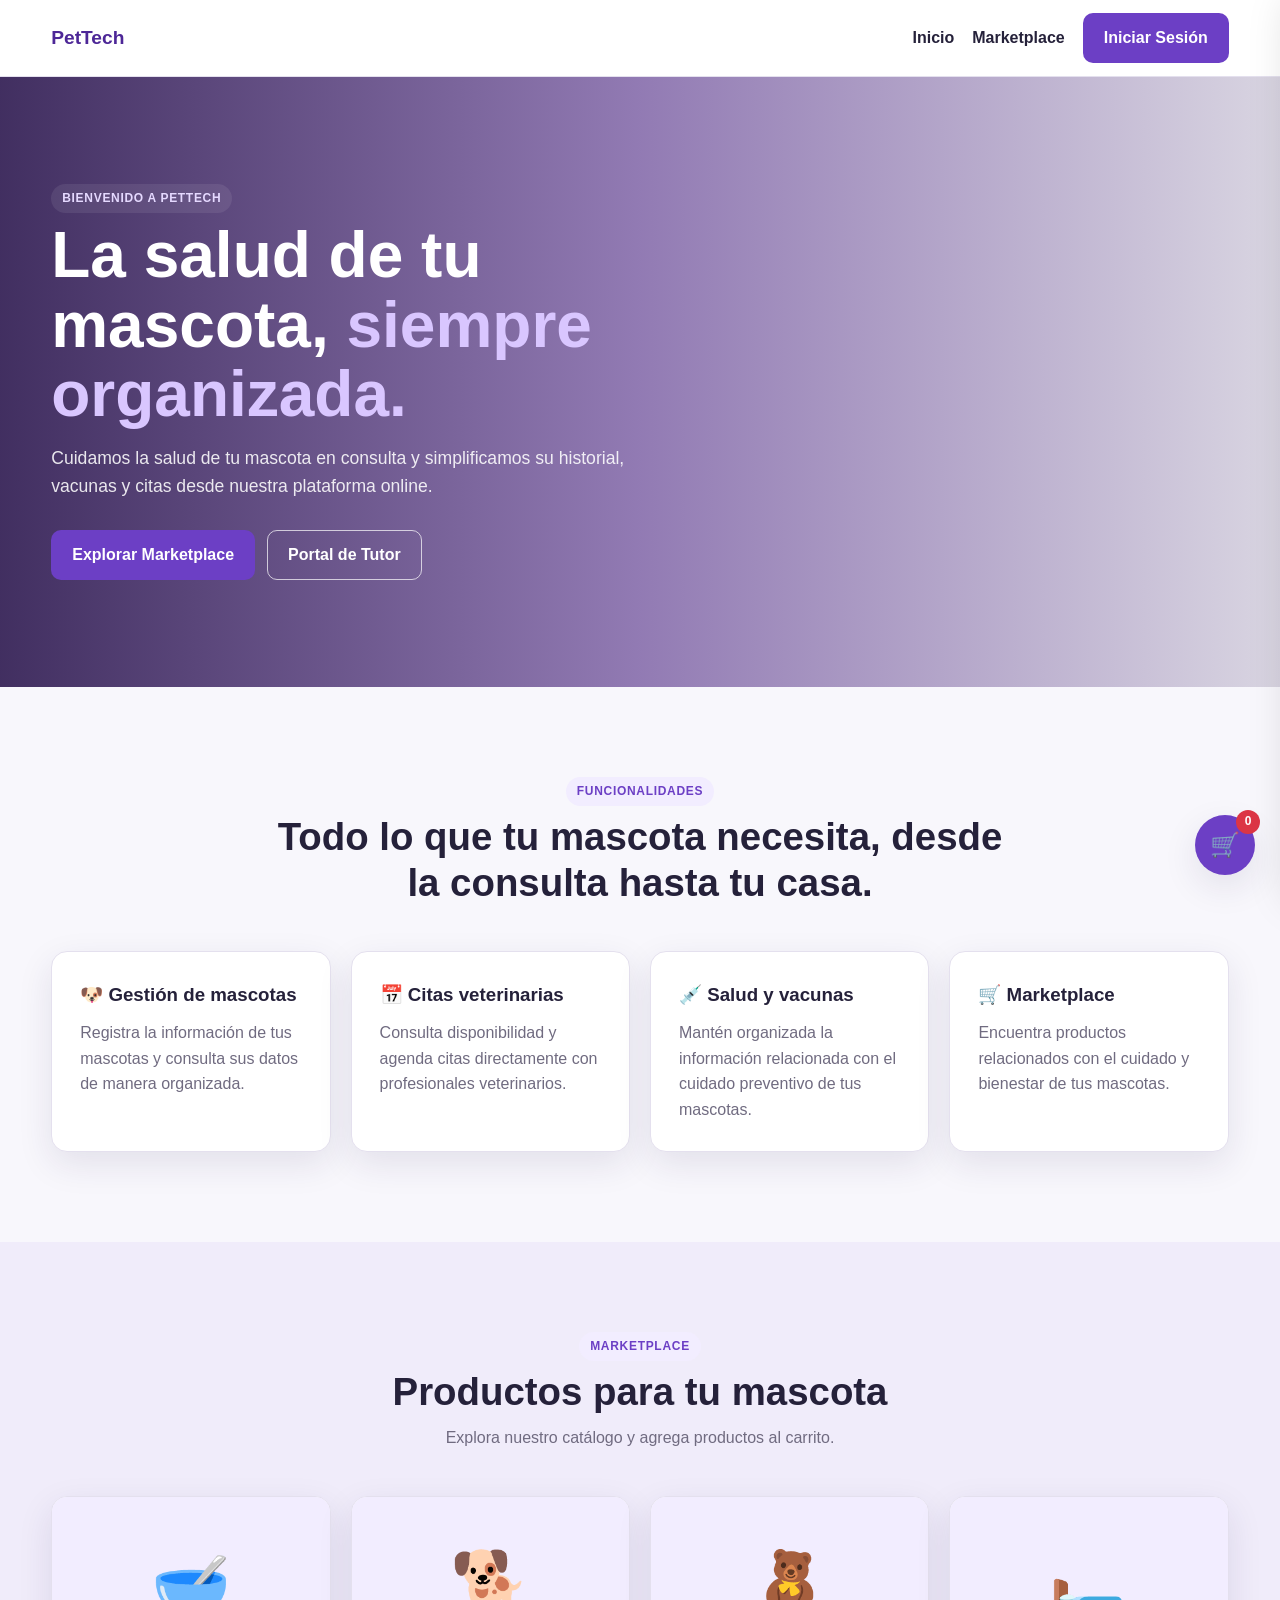
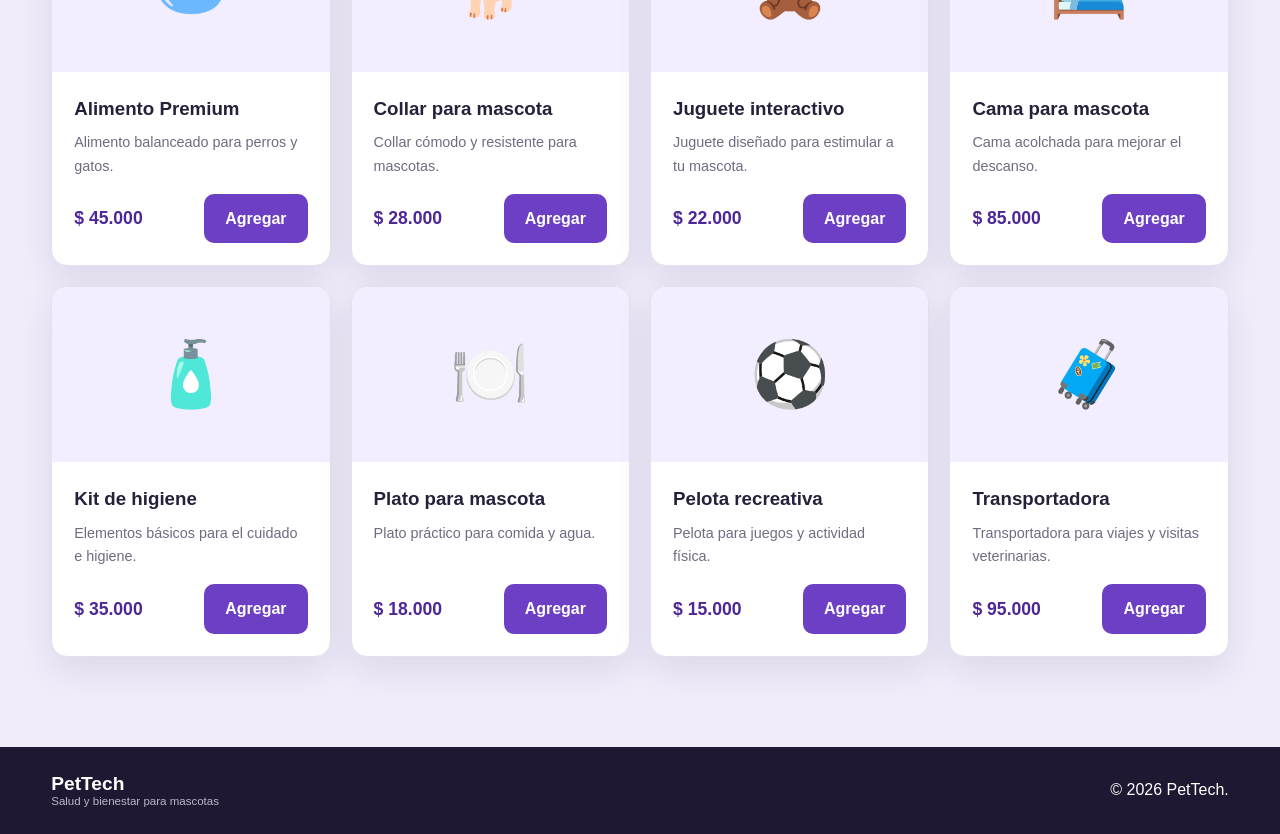
==== index.html @ 404644aa "primera version" ====
<!DOCTYPE html>
<html lang="es">

<head>
    <meta charset="UTF-8">
    <meta name="viewport" content="width=device-width, initial-scale=1.0">
    <title>PetTech | Salud y Bienestar para Mascotas</title>
    <link rel="icon" href="image/logo.png" type="image/png">
    <link rel="stylesheet" href="css/styles.css">
</head>

<body>

    <!-- BARRA DE NAVEGACIÓN -->
    <header class="main-header">
        <div class="container nav-container">
            <a href="index.html" class="brand">
                <span><strong>PetTech</strong></span>
            </a>

            <nav class="main-nav" aria-label="Navegación principal">
                <a href="#inicio">Inicio</a>
                <a href="#marketplace">Marketplace</a>
                <button type="button" id="openLoginBtn" class="btn btn-primary">
                    Iniciar Sesión
                </button>
            </nav>
        </div>
    </header>

    <main>
        <!-- HERO -->
        <section id="inicio" class="hero-banner">
            <div class="hero-overlay"></div>
            <div class="container hero-content">
                <div class="hero-text">
                    <span class="section-tag">Bienvenido a PetTech</span>
                    <h1>
                        La salud de tu mascota,
                        <span>siempre organizada.</span>
                    </h1>
                    <p>
                        Cuidamos la salud de tu mascota en consulta y
                        simplificamos su historial, vacunas y citas desde nuestra plataforma online.
                    </p>
                    <div class="hero-actions">
                        <a href="#marketplace" class="btn btn-primary">
                            Explorar Marketplace
                        </a>
                        <button type="button" id="heroLoginBtn" class="btn btn-outline-light">
                            Portal de Tutor
                        </button>
                    </div>
                </div>
            </div>
        </section>

        <!-- INFORMACIÓN GENERAL -->
        <section class="info-section">
            <div class="container">
                <div class="section-heading">
                    <span class="section-tag">Funcionalidades</span>
                    <h2>Todo lo que tu mascota necesita, desde la consulta hasta tu casa.</h2>
                </div>

                <div class="feature-grid">
                    <article class="feature-card">
                        <h3>🐶 Gestión de mascotas</h3>
                        <p>Registra la información de tus mascotas y consulta sus datos de manera organizada.</p>
                    </article>
                    <article class="feature-card">
                        <h3>📅 Citas veterinarias</h3>
                        <p>Consulta disponibilidad y agenda citas directamente con profesionales veterinarios.</p>
                    </article>
                    <article class="feature-card">
                        <h3>💉 Salud y vacunas</h3>
                        <p>Mantén organizada la información relacionada con el cuidado preventivo de tus mascotas.</p>
                    </article>
                    <article class="feature-card">
                        <h3>🛒 Marketplace</h3>
                        <p>Encuentra productos relacionados con el cuidado y bienestar de tus mascotas.</p>
                    </article>
                </div>
            </div>
        </section>

        <!-- MARKETPLACE -->
        <section id="marketplace" class="marketplace-section">
            <div class="container">
                <div class="section-heading">
                    <span class="section-tag">Marketplace</span>
                    <h2>Productos para tu mascota</h2>
                    <p>Explora nuestro catálogo y agrega productos al carrito.</p>
                </div>

                <div id="marketplaceMessage" class="message-box hidden"></div>
                <div id="productGrid" class="product-grid"></div>
            </div>
        </section>
    </main>

    <!-- CARRITO -->
    <aside id="cartPanel" class="cart-panel" aria-label="Carrito de compras">
        <div class="cart-header">
            <div>
                <span class="section-tag">Marketplace</span>
                <h2>Mi carrito</h2>
            </div>
            <button type="button" id="closeCartBtn" class="icon-btn" aria-label="Cerrar carrito">×</button>
        </div>

        <div id="cartItems" class="cart-items"></div>

        <div class="cart-footer">
            <div class="cart-total-row">
                <span>Total</span>
                <strong id="cartTotal">$0</strong>
            </div>
            <button type="button" id="checkoutBtn" class="btn btn-primary btn-full">
                Finalizar compra
            </button>
        </div>
    </aside>

    <button type="button" id="openCartBtn" class="floating-cart" aria-label="Abrir carrito">
        🛒 <span id="cartCount">0</span>
    </button>

    <!-- MODAL DE LOGIN -->
    <div id="loginModal" class="modal hidden" role="dialog" aria-modal="true" aria-labelledby="loginTitle">
        <div class="modal-card">
            <button type="button" id="closeLoginBtn" class="modal-close" aria-label="Cerrar">×</button>
            <h2 id="loginTitle">Iniciar sesión</h2>
            <p class="muted">Selecciona el perfil que vas a utilizar.</p>

            <!-- Selector de rol por botones -->
            <div class="role-switch">
                <button type="button" class="role-btn active" data-role="tutor">👤 Tutor</button>
                <button type="button" class="role-btn" data-role="veterinario">🩺 Veterinario</button>
            </div>

            <!-- Formulario completo de inicio de sesión -->
            <form id="loginForm">
                <input type="hidden" id="role" value="tutor">

                <div class="form-group">
                    <label for="email">Correo electrónico</label>
                    <input id="email" type="email" required autocomplete="email" placeholder="correo@ejemplo.com">
                </div>

                <div class="form-group">
                    <label for="password">Contraseña</label>
                    <input id="password" type="password" required minlength="6" autocomplete="current-password" placeholder="••••••••">
                </div>

                <!-- Espacio añadido antes del span -->
                <button class="btn btn-primary btn-full" type="submit">
                    Ingresar como <span id="roleLabel">Tutor</span>
                </button>

                <div id="loginMessage" class="form-message"></div>
            </form>
        </div>
    </div>

    <!-- PIE DE PÁGINA -->
    <footer class="main-footer">
        <div class="container footer-content">
            <div class="brand footer-brand">
                <span>
                    <strong>PetTech</strong>
                    <small>Salud y bienestar para mascotas</small>
                </span>
            </div>
            <p>© 2026 PetTech.</p>
        </div>
    </footer>

    <script src="js/marketplace.js"></script>
    <script src="js/auth.js"></script>
</body>
</html>
---- css/styles.css ----
:root {
    --primary: #6c3fc5;
    --primary-dark: #4d2797;
    --primary-light: #8d68df;
    --secondary: #f2edff;
    --background: #f8f7fc;
    --surface: #ffffff;
    --text: #25213a;
    --text-light: #706b80;
    --border: #e4e0ee;
    --success: #198754;
    --success-light: #e8f7ef;
    --danger: #dc3545;
    --danger-light: #fdecef;
    --warning: #d89000;
    --warning-light: #fff4d8;
    --shadow: 0 12px 35px rgba(42, 25, 75, 0.10);
    --radius: 16px;
    --transition: 0.25s ease;

    --purple: var(--primary);
    --purple2: var(--primary-light);
    --ink: var(--text);
    --muted: var(--text-light);
    --bg: var(--background);
    --card: var(--surface);
    --line: var(--border);
    --green: var(--success);
    --red: var(--danger);
    --orange: var(--warning);
}

* {
    margin: 0;
    padding: 0;
    box-sizing: border-box;
}

html {
    scroll-behavior: smooth;
}

body {
    min-height: 100vh;
    font-family: Arial, Helvetica, sans-serif;
    background: var(--background);
    color: var(--text);
    line-height: 1.6;
}

body.modal-open {
    overflow: hidden;
}

button,
input,
select {
    font: inherit;
}

button {
    cursor: pointer;
}

button:disabled {
    cursor: not-allowed;
}

a {
    color: inherit;
    text-decoration: none;
}

img {
    max-width: 100%;
    display: block;
}

.container {
    width: min(1180px, 92%);
    margin: 0 auto;
}

.hidden {
    display: none !important;
}

.muted {
    color: var(--muted);
}

.btn {
    border: 1px solid transparent;
    border-radius: 10px;
    padding: 11px 20px;
    font-weight: 700;
    transition: transform var(--transition), background var(--transition), color var(--transition), border-color var(--transition), box-shadow var(--transition);
    display: inline-flex;
    align-items: center;
    justify-content: center;
    gap: 8px;
}

.btn:hover:not(:disabled) {
    transform: translateY(-2px);
}

.btn-primary {
    background: var(--primary);
    color: #fff;
}

.btn-primary:hover:not(:disabled) {
    background: var(--primary-dark);
}

.btn-outline {
    background: transparent;
    color: var(--primary);
    border-color: var(--primary);
}

.btn-outline:hover:not(:disabled) {
    background: var(--primary);
    color: #fff;
}

.btn-outline-light {
    background: transparent;
    color: #fff;
    border-color: rgba(255, 255, 255, 0.7);
}

.btn-outline-light:hover:not(:disabled) {
    background: #fff;
    color: var(--primary);
}

.btn-logout {
    background: transparent;
    color: var(--danger);
    border-color: var(--danger);
}

.btn-logout:hover:not(:disabled) {
    background: var(--danger);
    color: #fff;
    box-shadow: 0 4px 12px rgba(220, 53, 69, 0.2);
}

.btn-full {
    width: 100%;
}

.section-tag {
    display: inline-block;
    color: var(--primary);
    background: var(--secondary);
    border-radius: 999px;
    padding: 5px 11px;
    font-size: 0.75rem;
    font-weight: 800;
    text-transform: uppercase;
    letter-spacing: 0.7px;
    margin-bottom: 8px;
}

.main-header {
    position: sticky;
    top: 0;
    z-index: 100;
    background: rgba(255, 255, 255, 0.97);
    border-bottom: 1px solid var(--border);
    backdrop-filter: blur(10px);
}

.nav-container {
    min-height: 76px;
    display: flex;
    align-items: center;
    justify-content: space-between;
    gap: 24px;
}

.brand {
    display: inline-flex;
    align-items: center;
    gap: 10px;
    min-width: max-content;
}

.brand-icon {
    width: 44px;
    height: 44px;
    display: grid;
    place-items: center;
    background: var(--secondary);
    border-radius: 12px;
    font-size: 1.4rem;
}

.brand strong {
    display: block;
    color: var(--primary-dark);
    font-size: 1.2rem;
    line-height: 1.2;
}

.brand small {
    display: block;
    color: var(--muted);
    font-size: 0.72rem;
    line-height: 1.2;
}

.main-nav {
    display: flex;
    align-items: center;
    justify-content: flex-end;
    gap: 18px;
}

.main-nav a {
    font-weight: 600;
}

.main-nav a:hover {
    color: var(--primary);
}

.hero-banner {
    position: relative;
    min-height: 610px;
    display: flex;
    align-items: center;
    background: url("https://images.unsplash.com/photo-1450778869180-41d0601e046e?auto=format&fit=crop&w=1800&q=85") center / cover no-repeat;
}

.hero-overlay {
    position: absolute;
    inset: 0;
    background: linear-gradient(90deg, rgba(40, 19, 75, 0.88), rgba(83, 46, 135, 0.62), rgba(40, 19, 75, 0.15));
}

.hero-content {
    position: relative;
    z-index: 1;
}

.hero-text {
    max-width: 650px;
    color: #fff;
}

.hero-text .section-tag {
    color: #e5d9ff;
    background: rgba(255, 255, 255, 0.08);
}

.hero-text h1 {
    font-size: clamp(2.4rem, 5vw, 4.6rem);
    line-height: 1.08;
    margin-bottom: 15px;
}

.hero-text h1 span {
    color: #d9c6ff;
}

.hero-text p {
    max-width: 600px;
    margin-bottom: 30px;
    font-size: 1.1rem;
    color: rgba(255, 255, 255, 0.88);
}

.hero-actions {
    display: flex;
    flex-wrap: wrap;
    gap: 12px;
}

.info-section,
.marketplace-section {
    padding: 90px 0;
}

.marketplace-section {
    background: #f0ecfa;
}

.section-heading {
    max-width: 760px;
    margin: 0 auto 45px;
    text-align: center;
}

.section-heading.left {
    margin-left: 0;
    text-align: left;
}

.section-heading h2 {
    margin-bottom: 10px;
    font-size: clamp(1.8rem, 3vw, 2.7rem);
    line-height: 1.2;
}

.section-heading p {
    color: var(--muted);
}

.feature-grid,
.product-grid,
.pet-grid,
.availability-list {
    display: grid;
    gap: 20px;
}

.feature-grid,
.product-grid {
    grid-template-columns: repeat(4, minmax(0, 1fr));
}

.feature-card,
.product-card,
.dashboard-card,
.pet-card,
.availability-card,
.appointment-card {
    background: var(--surface);
    border: 1px solid var(--border);
    border-radius: var(--radius);
    box-shadow: var(--shadow);
}

.feature-card {
    padding: 28px;
    transition: transform var(--transition), box-shadow var(--transition);
}

.feature-card:hover,
.pet-card:hover,
.availability-card:hover {
    transform: translateY(-3px);
}

.feature-card h3 {
    margin-bottom: 10px;
}

.feature-card p,
.product-description,
.pet-card p {
    color: var(--muted);
}

.product-card {
    overflow: hidden;
    display: flex;
    flex-direction: column;
}

.product-image {
    min-height: 175px;
    display: grid;
    place-items: center;
    background: var(--secondary);
    font-size: 4rem;
}

.product-content {
    flex: 1;
    padding: 22px;
    display: flex;
    flex-direction: column;
}

.product-content h3 {
    margin-bottom: 8px;
}

.product-description {
    margin-bottom: 16px;
    font-size: 0.9rem;
}

.product-bottom {
    margin-top: auto;
    display: flex;
    align-items: center;
    justify-content: space-between;
    gap: 10px;
}

.product-price {
    color: var(--primary-dark);
    font-size: 1.1rem;
    font-weight: 800;
}

.message-box {
    padding: 14px 18px;
    margin-bottom: 25px;
    border-radius: 10px;
    background: var(--success-light);
    color: var(--success);
    font-weight: 600;
}

.floating-cart {
    position: fixed;
    right: 25px;
    bottom: 25px;
    z-index: 90;
    width: 60px;
    height: 60px;
    border: none;
    border-radius: 50%;
    background: var(--primary);
    color: #fff;
    box-shadow: var(--shadow);
    font-size: 1.5rem;
}

#cartCount {
    position: absolute;
    top: -5px;
    right: -5px;
    width: 24px;
    height: 24px;
    display: grid;
    place-items: center;
    border-radius: 50%;
    background: var(--danger);
    font-size: 0.75rem;
    font-weight: 700;
}

.cart-panel {
    position: fixed;
    top: 0;
    right: -440px;
    z-index: 200;
    width: min(420px, 94vw);
    height: 100vh;
    display: flex;
    flex-direction: column;
    background: #fff;
    box-shadow: -10px 0 40px rgba(0, 0, 0, 0.15);
    transition: right 0.3s ease;
}

.cart-panel.open {
    right: 0;
}

.cart-header {
    padding: 25px;
    display: flex;
    justify-content: space-between;
    gap: 20px;
    border-bottom: 1px solid var(--border);
}

.cart-header h2 {
    margin: 0;
}

.icon-btn,
.modal-close {
    border: none;
    background: transparent;
    color: var(--muted);
    font-size: 1.8rem;
}

.cart-items {
    flex: 1;
    overflow-y: auto;
    padding: 20px;
}

.cart-item {
    padding: 15px 0;
    border-bottom: 1px solid var(--border);
}

.cart-item-main {
    display: flex;
    justify-content: space-between;
    gap: 15px;
}

.cart-item h4 {
    margin-bottom: 4px;
}

.cart-item-price {
    color: var(--primary);
    font-weight: 700;
}

.quantity-controls {
    display: flex;
    align-items: center;
    gap: 8px;
    margin-top: 10px;
}

.quantity-controls button {
    width: 30px;
    height: 30px;
    border: 1px solid var(--border);
    border-radius: 7px;
    background: #fff;
}

.remove-cart-item {
    border: none;
    background: transparent;
    color: var(--danger);
    font-size: 0.8rem;
}

.cart-footer {
    padding: 20px;
    border-top: 1px solid var(--border);
}

.cart-total-row {
    display: flex;
    justify-content: space-between;
    margin-bottom: 15px;
    font-size: 1.1rem;
}

.empty-cart {
    padding: 50px 15px;
    text-align: center;
    color: var(--muted);
}

.empty-cart-icon {
    margin-bottom: 8px;
    font-size: 3rem;
}

.modal {
    position: fixed;
    inset: 0;
    z-index: 500;
    display: grid;
    place-items: center;
    padding: 20px;
    background: rgba(27, 18, 45, 0.72);
    opacity: 1;
    visibility: visible;
    transition: opacity 0.3s ease, visibility 0.3s ease;
}

.modal.hidden {
    opacity: 0;
    visibility: hidden;
    pointer-events: none;
}

.modal-card {
    position: relative;
    width: min(450px, 100%);
    max-height: min(90vh, 720px);
    overflow-y: auto;
    padding: 35px;
    background: #fff;
    border-radius: 20px;
    box-shadow: 0 25px 70px rgba(0, 0, 0, 0.25);
}

.modal-close {
    position: absolute;
    top: 12px;
    right: 18px;
}

.modal-close:hover,
.icon-btn:hover {
    color: var(--text);
}

.modal-card h2 {
    margin-bottom: 8px;
}

.modal-card > p {
    margin-bottom: 20px;
}

.role-switch {
    display: flex;
    gap: 10px;
    margin-bottom: 20px;
    padding: 5px;
    background: #f4f4f6;
    border-radius: 12px;
}

.role-btn {
    flex: 1;
    padding: 10px 14px;
    border: none;
    border-radius: 8px;
    background: transparent;
    color: var(--muted);
    font-weight: 600;
    transition: background var(--transition), color var(--transition), box-shadow var(--transition);
}

.role-btn.active {
    background: #fff;
    color: var(--primary);
    box-shadow: 0 2px 8px rgba(0, 0, 0, 0.08);
}

#loginForm {
    display: flex;
    flex-direction: column;
    gap: 16px;
}

.form-grid {
    display: grid;
    grid-template-columns: repeat(2, minmax(0, 1fr));
    gap: 20px;
}

.form-group {
    display: flex;
    flex-direction: column;
    gap: 7px;
}

.form-group label {
    font-size: 0.9rem;
    font-weight: 700;
}

.form-group-full {
    grid-column: 1 / -1;
}

.form-actions {
    display: flex;
    gap: 10px;
    margin-top: 5px;
}

input,
select {
    width: 100%;
    padding: 12px 14px;
    border: 1px solid var(--border);
    border-radius: 9px;
    outline: none;
    background: #fff;
    color: var(--text);
    transition: border-color var(--transition), box-shadow var(--transition);
}

input:focus,
select:focus {
    border-color: var(--primary);
    box-shadow: 0 0 0 3px rgba(108, 63, 197, 0.12);
}

input:invalid:not(:placeholder-shown) {
    border-color: var(--danger);
}

.form-message {
    min-height: 18px;
    margin-top: 5px;
    font-size: 0.9rem;
}

.form-message.success {
    padding: 10px 14px;
    border-radius: 8px;
    background: var(--success-light);
    color: var(--success);
}

.form-message.error {
    padding: 10px 14px;
    border-radius: 8px;
    background: var(--danger-light);
    color: var(--danger);
}

.dashboard-main {
    min-height: calc(100vh - 150px);
    padding: 55px 0 80px;
}

.dashboard-header {
    margin-bottom: 45px;
    padding: 40px;
    color: var(--text);
    background: linear-gradient(135deg, #f1edff 0%, #e8e1fb 100%);
    border: 1px solid #ded4f5;
    border-radius: 22px;
    box-shadow: 0 12px 35px rgba(76, 48, 126, 0.08);
}

.dashboard-header h1 {
    margin-bottom: 8px;
    font-size: clamp(1.8rem, 3vw, 2.4rem);
    color: var(--text);
}

.dashboard-header p {
    color: var(--muted);
}


.dashboard-header .stat-label {
    color: var(--muted);
}

.header-content-wrapper {
    display: flex;
    align-items: center;
    justify-content: space-between;
    gap: 20px;
}

.dashboard-section {
    margin-bottom: 55px;
}

.dashboard-card {
    padding: 30px;
}

.stats-grid {
    display: grid;
    grid-template-columns: repeat(3, minmax(0, 1fr));
    gap: 20px;
    margin-top: 30px;
    padding-top: 25px;
    border-top: 1px solid rgba(108, 63, 197, 0.12);
}

.stat-card {
    padding: 20px;
    background: rgba(255, 255, 255, 0.68);
    border: 1px solid rgba(108, 63, 197, 0.12);
    border-radius: 14px;
}

.stat-value {
    color: var(--primary-dark);
    font-size: 2rem;
    font-weight: 800;
}

.stat-label {
    color: var(--muted);
    font-size: 0.85rem;
    font-weight: 600;
}

.dashboard-header .stat-label {
    color: var(--muted);
}

.pet-grid {
    grid-template-columns: repeat(3, minmax(0, 1fr));
}

.pet-card {
    padding: 25px;
    transition: transform var(--transition), box-shadow var(--transition);
}

.pet-card-header {
    display: flex;
    align-items: center;
    gap: 15px;
}

.pet-card .pet-meta {
    color: var(--muted);
    font-size: 0.9rem;
}

.pet-details {
    margin-top: 18px;
    padding-top: 16px;
    border-top: 1px solid var(--line);
}

.pet-details h4 {
    margin: 14px 0 7px;
}

.detail-row {
    display: flex;
    align-items: center;
    justify-content: space-between;
    gap: 10px;
    padding: 8px 0;
    border-bottom: 1px solid var(--line);
    font-size: 0.82rem;
}

.pet-avatar {
    width: 60px;
    height: 60px;
    display: grid;
    place-items: center;
    flex: 0 0 auto;
    background: var(--secondary);
    border-radius: 15px;
    font-size: 1.8rem;
}

.pet-card h3 {
    margin-bottom: 5px;
}

.schedule-container {
    margin: 30px 0;
    padding-top: 25px;
    border-top: 1px solid var(--border);
}

.schedule-header {
    display: flex;
    justify-content: space-between;
    gap: 20px;
    margin-bottom: 20px;
}

.schedule-header h3 {
    margin-bottom: 4px;
}

.schedule-header p {
    color: var(--muted);
}

.time-grid {
    display: grid;
    grid-template-columns: repeat(auto-fill, minmax(110px, 1fr));
    gap: 12px;
}

.time-slot {
    padding: 12px 8px;
    border: 1px solid var(--border);
    border-radius: 10px;
    background: #fff;
    color: var(--text);
    font-weight: 700;
    text-align: center;
    transition: background var(--transition), color var(--transition), border-color var(--transition), transform var(--transition);
}

.time-slot:hover:not(:disabled) {
    border-color: var(--primary);
    background: var(--secondary);
    color: var(--primary);
}

.time-slot.selected {
    background: var(--primary);
    border-color: var(--primary);
    color: #fff;
}

.time-slot:disabled,
.time-slot.occupied {
    background: var(--danger-light);
    border-color: #f1b8c0;
    color: var(--danger);
    text-decoration: line-through;
}

.empty-state {
    grid-column: 1 / -1;
    padding: 30px;
    border: 1px dashed var(--border);
    border-radius: 12px;
    background: #faf9fe;
    color: var(--muted);
    text-align: center;
}

.appointment-list {
    display: flex;
    flex-direction: column;
    gap: 15px;
}

.appointment-card {
    padding: 20px;
    border-left: 5px solid var(--primary);
}

.appointment-top {
    display: flex;
    align-items: center;
    justify-content: space-between;
    gap: 15px;
    margin-bottom: 12px;
}

.appointment-card h3 {
    margin-bottom: 5px;
}

.appointment-card p {
    color: var(--muted);
}

.appointment-info {
    display: grid;
    grid-template-columns: repeat(3, minmax(0, 1fr));
    gap: 10px;
    color: var(--muted);
    font-size: 0.9rem;
}

.appointment-scheduled-info {
    grid-template-columns: repeat(2, minmax(0, 1fr));
}

.appointment-scheduled-info span {
    display: flex;
    flex-direction: column;
    gap: 2px;
    padding: 10px 12px;
    border: 1px solid var(--line);
    border-radius: 10px;
    background: var(--background);
}

.appointment-scheduled-info strong {
    color: var(--text);
    font-size: 0.78rem;
}

.status-badge,
.pill {
    display: inline-block;
    padding: 5px 10px;
    border-radius: 999px;
    font-size: 0.75rem;
    font-weight: 700;
}

.status-badge,
.pill.green {
    background: var(--success-light);
    color: var(--success);
}

.pill.orange {
    background: var(--warning-light);
    color: var(--warning);
}

.availability-list {
    grid-template-columns: repeat(2, minmax(0, 1fr));
}

.availability-card {
    padding: 22px;
    transition: transform var(--transition), box-shadow var(--transition);
}

.availability-card h3 {
    margin-bottom: 5px;
}

.availability-meta {
    margin-bottom: 15px;
    color: var(--muted);
    font-size: 0.875rem;
}

.availability-slots {
    display: flex;
    flex-wrap: wrap;
    gap: 7px;
}

.availability-slot {
    padding: 5px 9px;
    border-radius: 7px;
    background: var(--secondary);
    color: var(--primary-dark);
    font-size: 0.8rem;
    font-weight: 700;
}

.main-footer {
    padding: 25px 0;
    background: #201832;
    color: #fff;
}

.footer-content {
    display: flex;
    align-items: center;
    justify-content: space-between;
    gap: 20px;
}

.footer-brand strong {
    color: #fff;
}

.footer-brand small {
    color: #bdb5ca;
}

@media (max-width: 1000px) {
    .feature-grid,
    .product-grid,
    .pet-grid {
        grid-template-columns: repeat(2, minmax(0, 1fr));
    }

    .availability-list {
        grid-template-columns: 1fr;
    }
}

@media (max-width: 750px) {
    .nav-container {
        flex-direction: column;
        padding: 14px 0;
    }

    .main-nav {
        width: 100%;
        justify-content: center;
        flex-wrap: wrap;
        gap: 10px 14px;
    }

    .hero-banner {
        min-height: 540px;
    }

    .hero-text h1 {
        font-size: 2.7rem;
    }

    .form-grid,
    .stats-grid,
    .appointment-info {
        grid-template-columns: 1fr;
    }

    .appointment-scheduled-info {
        grid-template-columns: 1fr;
    }

    .form-group-full {
        grid-column: auto;
    }

    .header-content-wrapper {
        align-items: flex-start;
        flex-direction: column;
    }

    .footer-content {
        flex-direction: column;
        text-align: center;
    }

    .dashboard-header {
        padding: 32px 24px;
    }
}

@media (max-width: 550px) {
    .feature-grid,
    .product-grid,
    .pet-grid {
        grid-template-columns: 1fr;
    }

    .info-section,
    .marketplace-section {
        padding: 65px 0;
    }

    .dashboard-main {
        padding: 35px 0 60px;
    }

    .dashboard-card,
    .pet-card,
    .availability-card {
        padding: 20px;
    }

    .time-grid {
        grid-template-columns: repeat(2, minmax(0, 1fr));
    }

    .hero-actions,
    .form-actions {
        flex-direction: column;
        align-items: stretch;
    }

    .product-bottom {
        align-items: stretch;
        flex-direction: column;
    }

    .product-bottom .btn {
        width: 100%;
    }

    .modal-card {
        padding: 30px 20px;
    }

    .floating-cart {
        right: 15px;
        bottom: 15px;
    }
}

textarea {
    width: 100%;
    min-height: 100px;
    resize: vertical;
    padding: 12px 14px;
    border: 1px solid var(--border);
    border-radius: 9px;
    outline: none;
    background: #fff;
    color: var(--text);
    transition: border-color var(--transition), box-shadow var(--transition);
}

textarea:focus {
    border-color: var(--primary);
    box-shadow: 0 0 0 3px rgba(108, 63, 197, 0.12);
}

.vaccine-actions {
    display: flex;
    flex-wrap: wrap;
    gap: 10px;
    margin-top: 14px;
}

.btn-small {
    padding: 8px 13px;
    font-size: 0.82rem;
}

.btn-danger-outline {
    background: transparent;
    color: var(--danger);
    border-color: var(--danger);
}

.btn-danger-outline:hover:not(:disabled) {
    background: var(--danger);
    color: #fff;
}

.vaccine-list {
    display: grid;
    grid-template-columns: repeat(2, minmax(0, 1fr));
    gap: 18px;
}

.vaccine-card {
    padding: 22px;
    border: 1px solid var(--border);
    border-radius: var(--radius);
    background: var(--surface);
    box-shadow: var(--shadow);
}

.vaccine-card-top {
    display: flex;
    align-items: flex-start;
    justify-content: space-between;
    gap: 16px;
}

.vaccine-card-top > div:first-child {
    display: flex;
    align-items: center;
    gap: 12px;
}

.vaccine-icon {
    width: 44px;
    height: 44px;
    display: grid;
    place-items: center;
    flex: 0 0 auto;
    border-radius: 12px;
    background: var(--secondary);
    font-size: 1.35rem;
}

.vaccine-title-group h3 {
    margin-bottom: 2px;
}

.vaccine-title-group p,
.vaccine-notes {
    color: var(--muted);
    font-size: 0.88rem;
}

.vaccine-info-grid {
    display: grid;
    grid-template-columns: repeat(2, minmax(0, 1fr));
    gap: 10px;
    margin-top: 18px;
    padding-top: 15px;
    border-top: 1px solid var(--line);
    color: var(--muted);
    font-size: 0.86rem;
}

.vaccine-info-grid strong {
    color: var(--text);
}

.vaccine-notes {
    margin-top: 12px;
}

.status-badge.success {
    background: var(--success-light);
    color: var(--success);
}

.status-badge.warning {
    background: var(--warning-light);
    color: var(--warning);
}

.status-badge.danger {
    background: var(--danger-light);
    color: var(--danger);
}

.status-badge.info {
    background: var(--secondary);
    color: var(--primary-dark);
}

.status-badge.neutral {
    background: #efedf3;
    color: var(--muted);
}

.pill.red {
    background: var(--danger-light);
    color: var(--danger);
}

.reminder-grid {
    display: grid;
    grid-template-columns: repeat(2, minmax(0, 1fr));
    gap: 18px;
}

.reminder-card {
    display: flex;
    align-items: flex-start;
    gap: 15px;
    padding: 20px;
    border: 1px solid var(--border);
    border-radius: var(--radius);
    background: var(--surface);
    box-shadow: var(--shadow);
}

.reminder-warning {
    border-left: 5px solid var(--warning);
}

.reminder-danger {
    border-left: 5px solid var(--danger);
}

.reminder-info {
    border-left: 5px solid var(--primary);
}

.reminder-icon {
    width: 46px;
    height: 46px;
    display: grid;
    place-items: center;
    flex: 0 0 auto;
    border-radius: 12px;
    background: var(--secondary);
    font-size: 1.35rem;
}

.reminder-content {
    min-width: 0;
}

.reminder-type {
    color: var(--primary);
    font-size: 0.72rem;
    font-weight: 800;
    letter-spacing: 0.6px;
    text-transform: uppercase;
}

.reminder-content h3 {
    margin: 3px 0 4px;
}

.reminder-content p {
    margin-bottom: 10px;
    color: var(--muted);
    font-size: 0.88rem;
}

@media (max-width: 750px) {
    .vaccine-list,
    .reminder-grid,
    .vaccine-info-grid {
        grid-template-columns: 1fr;
    }
}

@media (max-width: 550px) {
    .vaccine-card-top {
        flex-direction: column;
    }

    .vaccine-actions .btn {
        flex: 1 1 100%;
    }
}
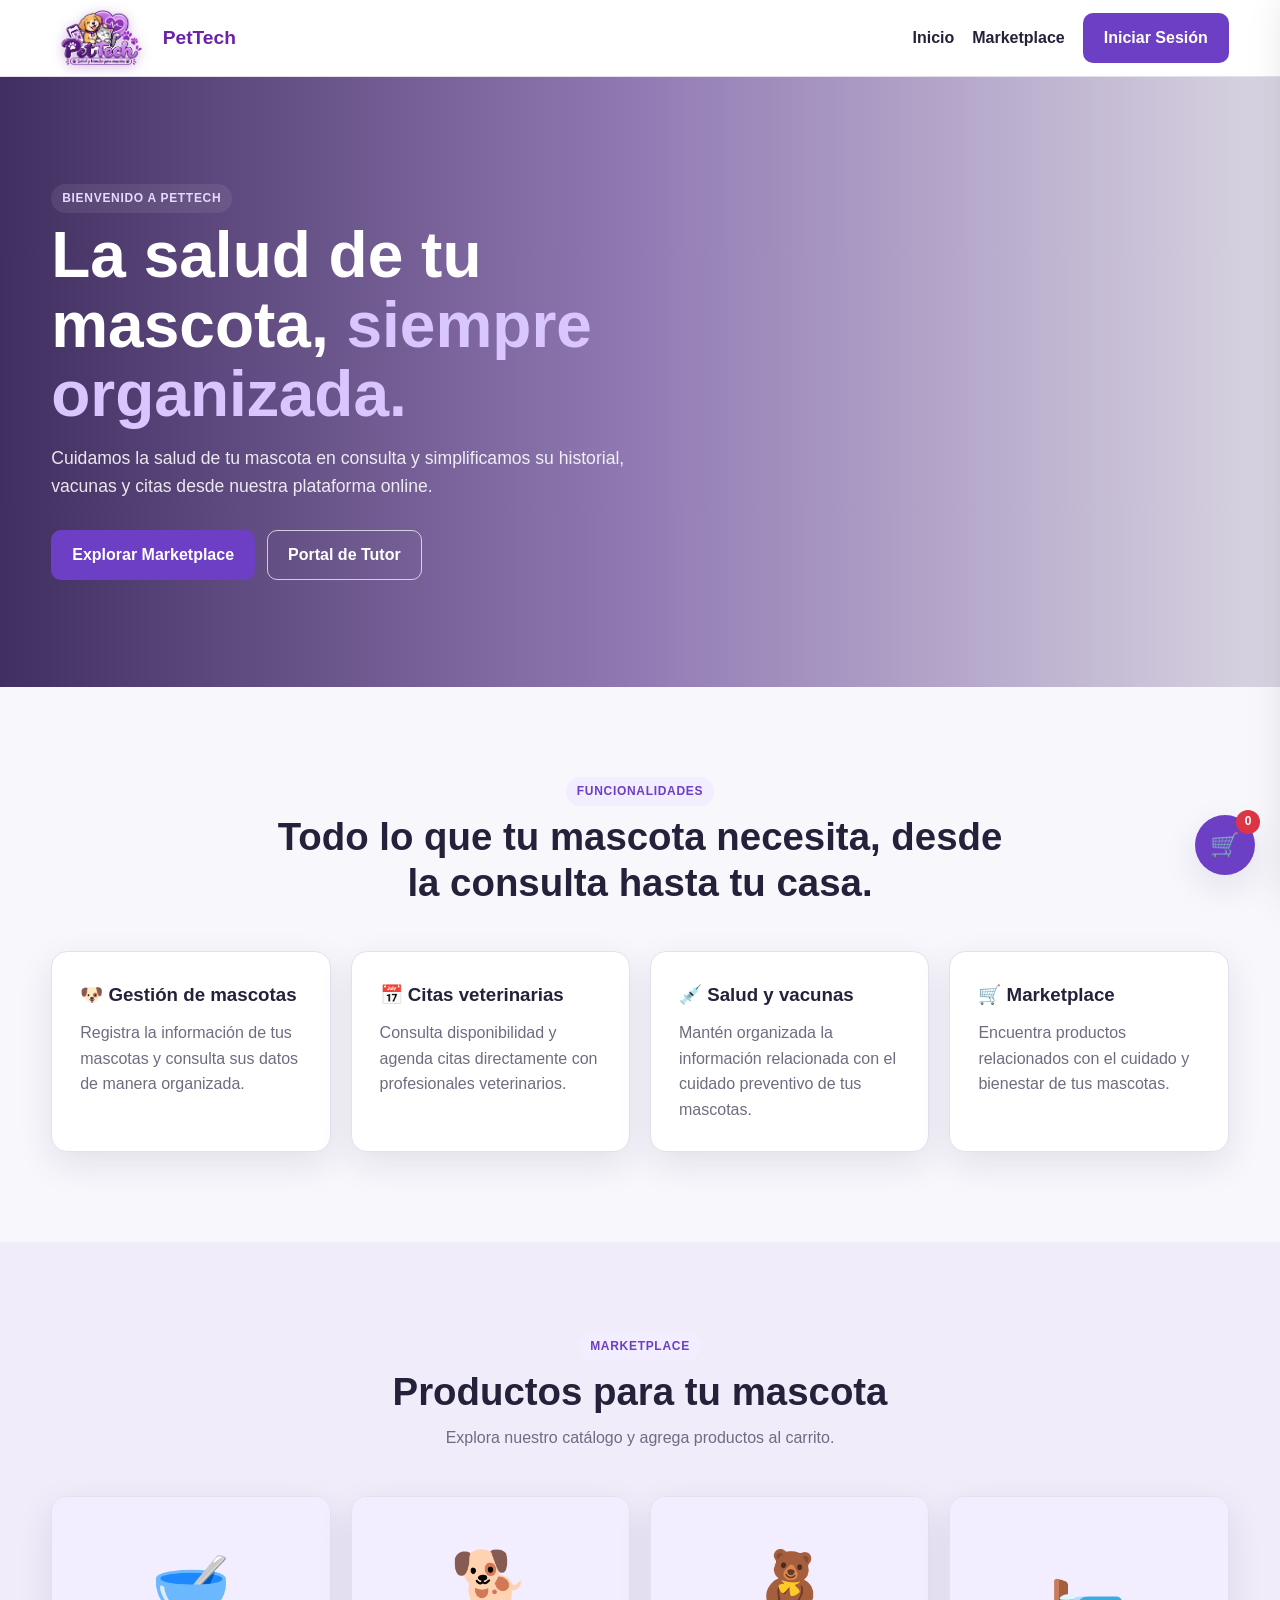
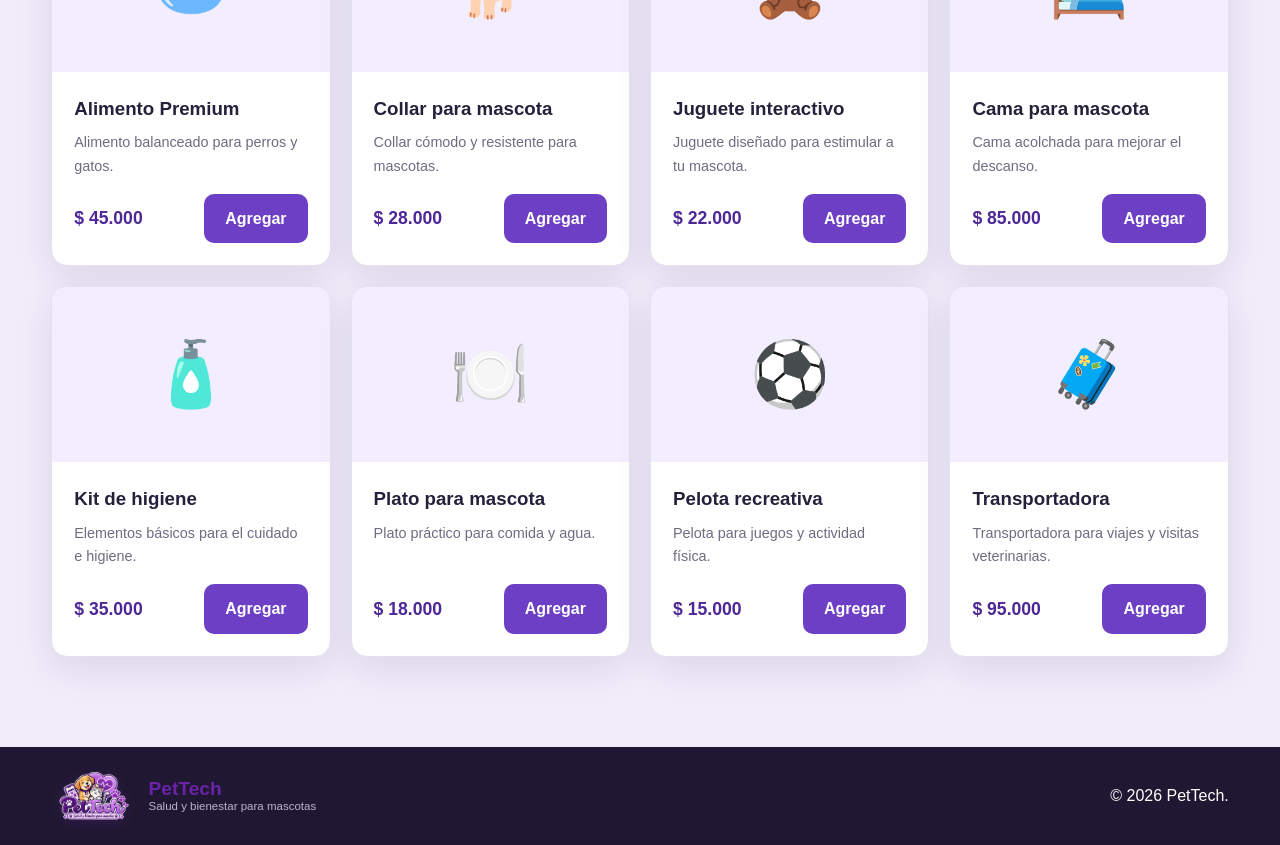
==== commit 609bab14: "primera version" ====
--- a/index.html
+++ b/index.html
@@ -7,6 +7,15 @@
     <title>PetTech | Salud y Bienestar para Mascotas</title>
     <link rel="icon" href="image/logo.png" type="image/png">
     <link rel="stylesheet" href="css/styles.css">
+    <style>
+        .brand-with-logo { display: inline-flex; align-items: center; gap: 12px; text-decoration: none; }
+        .brand-logo { height: 56px; width: auto; object-fit: contain; display: block;
+            filter: drop-shadow(0 2px 6px rgba(107, 33, 168, .25)); transition: transform .25s ease; }
+        .brand-with-logo:hover .brand-logo { transform: scale(1.06) rotate(-2deg); }
+        .brand-with-logo strong { color: #6b21a8; }
+        .brand-logo-footer { height: 48px; }
+        @media (max-width: 600px) { .brand-logo { height: 44px; } .brand-logo-footer { height: 40px; } }
+    </style>
 </head>
 
 <body>
@@ -14,7 +23,8 @@
     <!-- BARRA DE NAVEGACIÓN -->
     <header class="main-header">
         <div class="container nav-container">
-            <a href="index.html" class="brand">
+            <a href="index.html" class="brand brand-with-logo">
+                <img src="image/logo.png" alt="Logo PetTech" class="brand-logo">
                 <span><strong>PetTech</strong></span>
             </a>
 
@@ -166,7 +176,8 @@
     <!-- PIE DE PÁGINA -->
     <footer class="main-footer">
         <div class="container footer-content">
-            <div class="brand footer-brand">
+            <div class="brand footer-brand brand-with-logo">
+                <img src="image/logo.png" alt="Logo PetTech" class="brand-logo brand-logo-footer">
                 <span>
                     <strong>PetTech</strong>
                     <small>Salud y bienestar para mascotas</small>
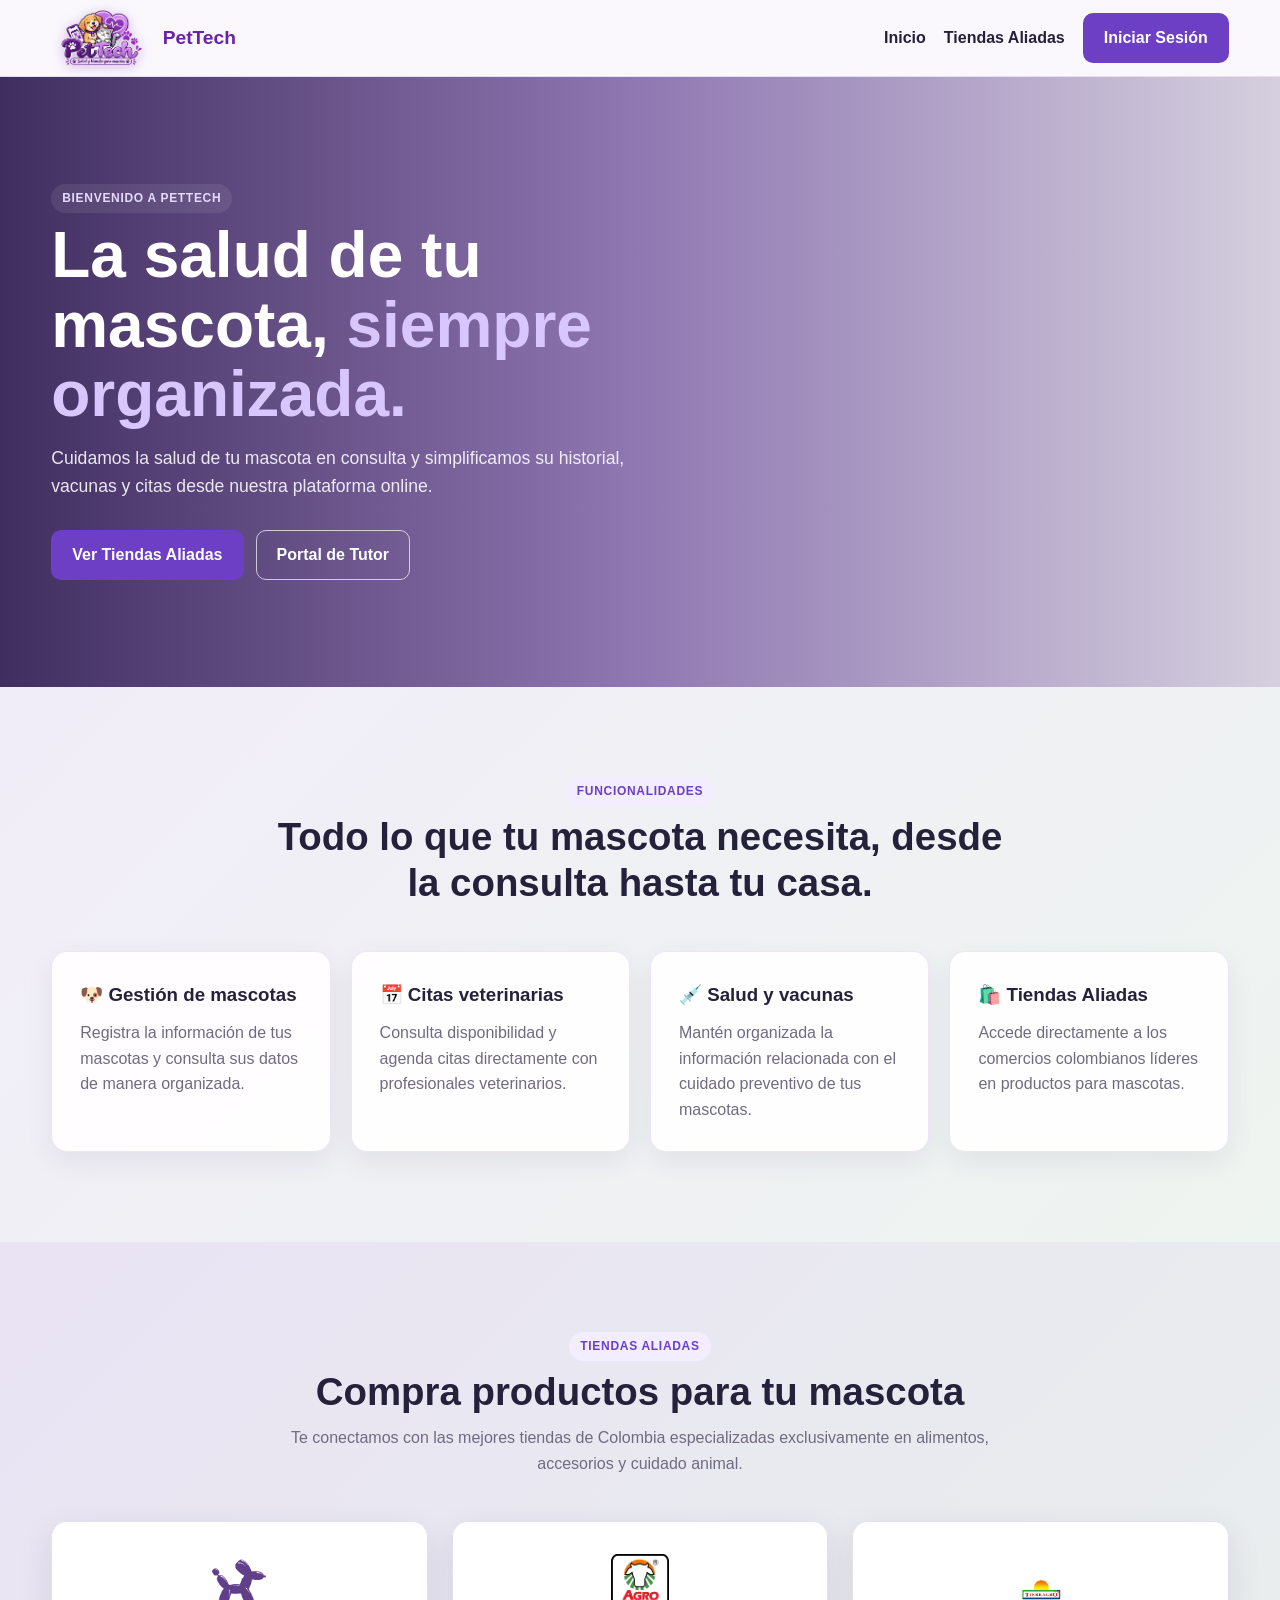
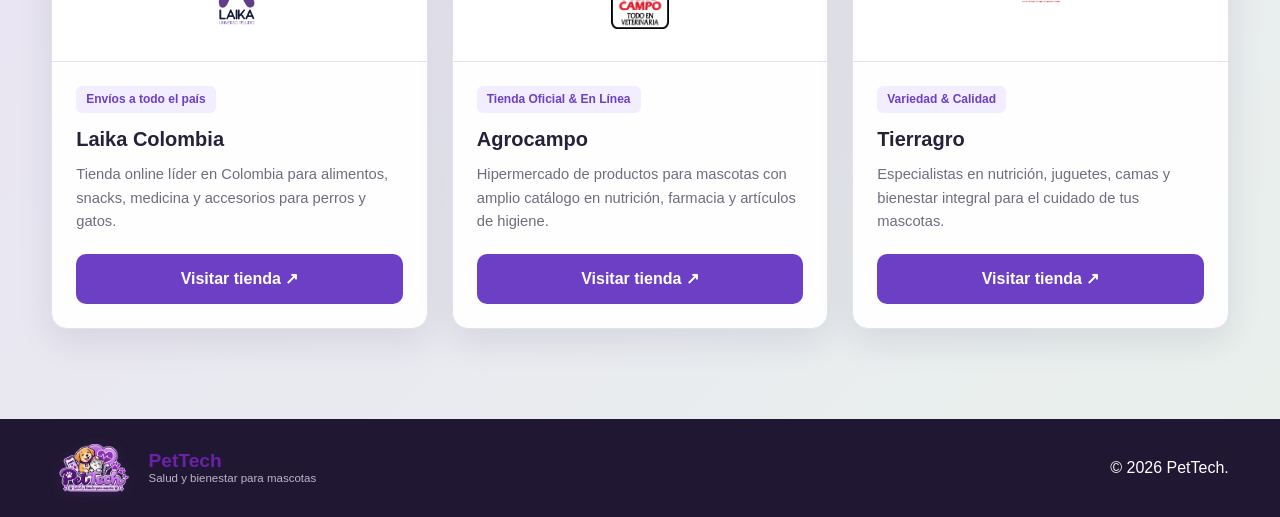
==== commit 51063b5f: "Actualización: cambios en estilos y texto" ====
--- a/index.html
+++ b/index.html
@@ -30,7 +30,7 @@
 
             <nav class="main-nav" aria-label="Navegación principal">
                 <a href="#inicio">Inicio</a>
-                <a href="#marketplace">Marketplace</a>
+                <a href="#marketplace">Tiendas Aliadas</a>
                 <button type="button" id="openLoginBtn" class="btn btn-primary">
                     Iniciar Sesión
                 </button>
@@ -55,7 +55,7 @@
                     </p>
                     <div class="hero-actions">
                         <a href="#marketplace" class="btn btn-primary">
-                            Explorar Marketplace
+                            Ver Tiendas Aliadas
                         </a>
                         <button type="button" id="heroLoginBtn" class="btn btn-outline-light">
                             Portal de Tutor
@@ -87,91 +87,89 @@
                         <p>Mantén organizada la información relacionada con el cuidado preventivo de tus mascotas.</p>
                     </article>
                     <article class="feature-card">
-                        <h3>🛒 Marketplace</h3>
-                        <p>Encuentra productos relacionados con el cuidado y bienestar de tus mascotas.</p>
+                        <h3>🛍️ Tiendas Aliadas</h3>
+                        <p>Accede directamente a los comercios colombianos líderes en productos para mascotas.</p>
                     </article>
                 </div>
             </div>
         </section>
 
-        <!-- MARKETPLACE -->
+        <!-- MARKETPLACE / TIENDAS ALIADAS -->
         <section id="marketplace" class="marketplace-section">
             <div class="container">
                 <div class="section-heading">
-                    <span class="section-tag">Marketplace</span>
-                    <h2>Productos para tu mascota</h2>
-                    <p>Explora nuestro catálogo y agrega productos al carrito.</p>
+                    <span class="section-tag">Tiendas Aliadas</span>
+                    <h2>Compra productos para tu mascota</h2>
+                    <p>Te conectamos con las mejores tiendas de Colombia especializadas exclusivamente en alimentos, accesorios y cuidado animal.</p>
                 </div>
 
-                <div id="marketplaceMessage" class="message-box hidden"></div>
-                <div id="productGrid" class="product-grid"></div>
+                <div id="productGrid" class="partner-grid"></div>
             </div>
         </section>
     </main>
 
-    <!-- CARRITO -->
-    <aside id="cartPanel" class="cart-panel" aria-label="Carrito de compras">
-        <div class="cart-header">
-            <div>
-                <span class="section-tag">Marketplace</span>
-                <h2>Mi carrito</h2>
-            </div>
-            <button type="button" id="closeCartBtn" class="icon-btn" aria-label="Cerrar carrito">×</button>
+    <!-- Modal de Inicio de Sesión / Registro -->
+<div id="authModal" class="modal hidden" role="dialog" aria-modal="true" aria-labelledby="modalTitle">
+    <div class="modal-card">
+        <button type="button" id="closeAuthModal" class="modal-close" aria-label="Cerrar">&times;</button>
+
+        <h2 id="modalTitle">Iniciar Sesión</h2>
+        <p id="modalSubtitle" class="muted">Ingresa a tu cuenta para continuar</p>
+
+        <!-- Selección de Rol -->
+        <div class="role-switch">
+            <button type="button" class="role-btn active" data-role="tutor">Tutor</button>
+            <button type="button" class="role-btn" data-role="veterinario">Veterinario</button>
         </div>
 
-        <div id="cartItems" class="cart-items"></div>
+        <!-- Formulario de Login -->
+        <form id="loginForm">
+            <input type="hidden" id="role" value="tutor">
+            <div class="form-group">
+                <label for="email">Correo Electrónico</label>
+                <input type="email" id="email" required autocomplete="email" placeholder="tu@email.com">
+            </div>
+            <div class="form-group">
+                <label for="password">Contraseña</label>
+                <input type="password" id="password" required minlength="6" autocomplete="current-password" placeholder="••••••••">
+            </div>
+            <div class="form-message" id="loginMessage"></div>
+            <button type="submit" class="btn btn-primary btn-full">Ingresar como <span id="roleLabel">Tutor</span></button>
+        </form>
 
-        <div class="cart-footer">
-            <div class="cart-total-row">
-                <span>Total</span>
-                <strong id="cartTotal">$0</strong>
+        <!-- Formulario de Registro (Solo visible para Tutor) -->
+        <form id="registerForm" class="hidden">
+            <div class="form-group">
+                <label for="regName">Nombre Completo</label>
+                <input type="text" id="regFullName" required autocomplete="name" placeholder="Juan Pérez">
             </div>
-            <button type="button" id="checkoutBtn" class="btn btn-primary btn-full">
-                Finalizar compra
-            </button>
-        </div>
-    </aside>
+            <div class="form-group">
+                <label for="regUsername">Nombre de usuario</label>
+                <input type="text" id="regUsername" required autocomplete="username" minlength="3" maxlength="20" placeholder="juan.perez">
+            </div>
+            <div class="form-group">
+                <label for="regEmail">Correo Electrónico</label>
+                <input type="email" id="regEmail" required autocomplete="email" placeholder="tu@email.com">
+            </div>
+            <div class="form-group">
+                <label for="regPassword">Contraseña</label>
+                <input type="password" id="regPassword" required minlength="6" autocomplete="new-password" placeholder="••••••••">
+            </div>
+            <div class="form-group">
+                <label for="regPasswordConfirm">Confirmar contraseña</label>
+                <input type="password" id="regPasswordConfirm" required minlength="6" autocomplete="new-password" placeholder="••••••••">
+            </div>
+            <div class="form-message" id="registerMessage"></div>
+            <button type="submit" class="btn btn-primary btn-full">Crear Cuenta</button>
+        </form>
 
-    <button type="button" id="openCartBtn" class="floating-cart" aria-label="Abrir carrito">
-        🛒 <span id="cartCount">0</span>
-    </button>
-
-    <!-- MODAL DE LOGIN -->
-    <div id="loginModal" class="modal hidden" role="dialog" aria-modal="true" aria-labelledby="loginTitle">
-        <div class="modal-card">
-            <button type="button" id="closeLoginBtn" class="modal-close" aria-label="Cerrar">×</button>
-            <h2 id="loginTitle">Iniciar sesión</h2>
-            <p class="muted">Selecciona el perfil que vas a utilizar.</p>
-
-            <!-- Selector de rol por botones -->
-            <div class="role-switch">
-                <button type="button" class="role-btn active" data-role="tutor">👤 Tutor</button>
-                <button type="button" class="role-btn" data-role="veterinario">🩺 Veterinario</button>
-            </div>
-
-            <!-- Formulario completo de inicio de sesión -->
-            <form id="loginForm">
-                <input type="hidden" id="role" value="tutor">
-
-                <div class="form-group">
-                    <label for="email">Correo electrónico</label>
-                    <input id="email" type="email" required autocomplete="email" placeholder="correo@ejemplo.com">
-                </div>
-
-                <div class="form-group">
-                    <label for="password">Contraseña</label>
-                    <input id="password" type="password" required minlength="6" autocomplete="current-password" placeholder="••••••••">
-                </div>
-
-                <!-- Espacio añadido antes del span -->
-                <button class="btn btn-primary btn-full" type="submit">
-                    Ingresar como <span id="roleLabel">Tutor</span>
-                </button>
-
-                <div id="loginMessage" class="form-message"></div>
-            </form>
+        <!-- Alternar entre Login y Registro (Este bloque se oculta si el rol es Veterinario) -->
+        <div id="authSwitchContainer" class="auth-switch">
+            <span id="authSwitchText">¿No tienes cuenta?</span>
+            <button type="button" id="toggleAuthBtn" class="auth-link">Registrarse como Tutor</button>
         </div>
     </div>
+</div>
 
     <!-- PIE DE PÁGINA -->
     <footer class="main-footer">
@@ -187,6 +185,7 @@
         </div>
     </footer>
 
+    <script src="js/pettech-core.js"></script>
     <script src="js/marketplace.js"></script>
     <script src="js/auth.js"></script>
 </body>
--- a/css/styles.css
+++ b/css/styles.css
@@ -3,8 +3,8 @@
     --primary-dark: #4d2797;
     --primary-light: #8d68df;
     --secondary: #f2edff;
-    --background: #f8f7fc;
-    --surface: #ffffff;
+    --background: #f3f0f8;
+    --surface: #fffefe;
     --text: #25213a;
     --text-light: #706b80;
     --border: #e4e0ee;
@@ -18,16 +18,8 @@
     --radius: 16px;
     --transition: 0.25s ease;
 
-    --purple: var(--primary);
-    --purple2: var(--primary-light);
-    --ink: var(--text);
     --muted: var(--text-light);
-    --bg: var(--background);
-    --card: var(--surface);
     --line: var(--border);
-    --green: var(--success);
-    --red: var(--danger);
-    --orange: var(--warning);
 }
 
 * {
@@ -52,9 +44,22 @@
     overflow: hidden;
 }
 
+body.tutor-page {
+    background-color: #eef5f1;
+    background-image: radial-gradient(ellipse at top left, rgba(108, 63, 197, 0.08), transparent 48%),
+        linear-gradient(135deg, #f4f7f3, #edf3f5);
+}
+
+body.vet-page {
+    background-color: #edf2f7;
+    background-image: radial-gradient(ellipse at top right, rgba(46, 124, 163, 0.10), transparent 48%),
+        linear-gradient(135deg, #f2f5f8, #edf0f8);
+}
+
 button,
 input,
-select {
+select,
+textarea {
     font: inherit;
 }
 
@@ -150,6 +155,22 @@
 
 .btn-full {
     width: 100%;
+}
+
+.btn-small {
+    padding: 8px 13px;
+    font-size: 0.82rem;
+}
+
+.btn-danger-outline {
+    background: transparent;
+    color: var(--danger);
+    border-color: var(--danger);
+}
+
+.btn-danger-outline:hover:not(:disabled) {
+    background: var(--danger);
+    color: #fff;
 }
 
 .section-tag {
@@ -169,7 +190,7 @@
     position: sticky;
     top: 0;
     z-index: 100;
-    background: rgba(255, 255, 255, 0.97);
+    background: rgba(250, 248, 253, 0.96);
     border-bottom: 1px solid var(--border);
     backdrop-filter: blur(10px);
 }
@@ -187,16 +208,6 @@
     align-items: center;
     gap: 10px;
     min-width: max-content;
-}
-
-.brand-icon {
-    width: 44px;
-    height: 44px;
-    display: grid;
-    place-items: center;
-    background: var(--secondary);
-    border-radius: 12px;
-    font-size: 1.4rem;
 }
 
 .brand strong {
@@ -285,8 +296,12 @@
     padding: 90px 0;
 }
 
+.info-section {
+    background: linear-gradient(135deg, #f1edf8 0%, #eef4f0 100%);
+}
+
 .marketplace-section {
-    background: #f0ecfa;
+    background: linear-gradient(135deg, #e9e3f4 0%, #e9f0ec 100%);
 }
 
 .section-heading {
@@ -311,241 +326,157 @@
 }
 
 .feature-grid,
-.product-grid,
-.pet-grid,
-.availability-list {
+.pet-grid {
     display: grid;
     gap: 20px;
 }
 
-.feature-grid,
-.product-grid {
+.feature-grid {
     grid-template-columns: repeat(4, minmax(0, 1fr));
 }
 
 .feature-card,
-.product-card,
 .dashboard-card,
 .pet-card,
-.availability-card,
 .appointment-card {
+    background: rgba(255, 254, 255, 0.94);
+    border: 1px solid rgba(108, 63, 197, 0.12);
+    border-radius: var(--radius);
+    box-shadow: 0 10px 28px rgba(42, 25, 75, 0.07);
+}
+
+/* Estilos para el encabezado con ilustración en el panel */
+.dashboard-header.header-with-image {
+    display: flex;
+    align-items: center;
+    justify-content: space-between;
+    gap: 2rem;
+    padding: 1.5rem 2rem;
+    overflow: hidden;
+}
+
+.header-text {
+    flex: 1;
+}
+
+.header-image {
+    flex-shrink: 0;
+    display: flex;
+    justify-content: center;
+    align-items: center;
+}
+
+.vet-illustration {
+    max-height: 140px;
+    width: auto;
+    object-fit: contain;
+    filter: drop-shadow(0 4px 10px rgba(0, 0, 0, 0.08));
+}
+
+.feature-card {
+    padding: 28px;
+    transition: transform var(--transition), box-shadow var(--transition);
+}
+
+.feature-card:hover,
+.pet-card:hover {
+    transform: translateY(-3px);
+}
+
+.feature-card h3 {
+    margin-bottom: 10px;
+}
+
+.feature-card p,
+.pet-card p {
+    color: var(--muted);
+}
+
+/* =========================================================
+   ESTILOS DE TIENDAS ALIADAS (LOGOS Y CONTENEDOR)
+   ========================================================= */
+
+.partner-grid {
+    display: grid;
+    grid-template-columns: repeat(3, minmax(0, 1fr));
+    gap: 24px;
+}
+
+.partner-card {
     background: var(--surface);
     border: 1px solid var(--border);
     border-radius: var(--radius);
     box-shadow: var(--shadow);
-}
-
-.feature-card {
-    padding: 28px;
+    overflow: hidden;
+    display: flex;
+    flex-direction: column;
     transition: transform var(--transition), box-shadow var(--transition);
 }
 
-.feature-card:hover,
-.pet-card:hover,
-.availability-card:hover {
-    transform: translateY(-3px);
-}
-
-.feature-card h3 {
-    margin-bottom: 10px;
-}
-
-.feature-card p,
-.product-description,
-.pet-card p {
-    color: var(--muted);
-}
-
-.product-card {
-    overflow: hidden;
+.partner-card:hover {
+    transform: translateY(-4px);
+    box-shadow: 0 16px 40px rgba(42, 25, 75, 0.15);
+}
+
+.partner-image {
+    height: 140px;
+    display: flex;
+    align-items: center;
+    justify-content: center;
+    background: #ffffff;
+    padding: 20px;
+    border-bottom: 1px solid var(--border);
+}
+
+.partner-logo-img {
+    max-height: 75px;
+    max-width: 80%;
+    object-fit: contain;
+    transition: transform var(--transition);
+}
+
+.partner-card:hover .partner-logo-img {
+    transform: scale(1.05);
+}
+
+.partner-content {
+    flex: 1;
+    padding: 24px;
     display: flex;
     flex-direction: column;
 }
 
-.product-image {
-    min-height: 175px;
-    display: grid;
-    place-items: center;
-    background: var(--secondary);
-    font-size: 4rem;
-}
-
-.product-content {
-    flex: 1;
-    padding: 22px;
-    display: flex;
-    flex-direction: column;
-}
-
-.product-content h3 {
-    margin-bottom: 8px;
-}
-
-.product-description {
-    margin-bottom: 16px;
-    font-size: 0.9rem;
-}
-
-.product-bottom {
-    margin-top: auto;
-    display: flex;
-    align-items: center;
-    justify-content: space-between;
-    gap: 10px;
-}
-
-.product-price {
-    color: var(--primary-dark);
-    font-size: 1.1rem;
-    font-weight: 800;
-}
-
-.message-box {
-    padding: 14px 18px;
-    margin-bottom: 25px;
-    border-radius: 10px;
-    background: var(--success-light);
-    color: var(--success);
-    font-weight: 600;
-}
-
-.floating-cart {
-    position: fixed;
-    right: 25px;
-    bottom: 25px;
-    z-index: 90;
-    width: 60px;
-    height: 60px;
-    border: none;
-    border-radius: 50%;
-    background: var(--primary);
-    color: #fff;
-    box-shadow: var(--shadow);
-    font-size: 1.5rem;
-}
-
-#cartCount {
-    position: absolute;
-    top: -5px;
-    right: -5px;
-    width: 24px;
-    height: 24px;
-    display: grid;
-    place-items: center;
-    border-radius: 50%;
-    background: var(--danger);
+.partner-badge {
+    align-self: flex-start;
     font-size: 0.75rem;
     font-weight: 700;
-}
-
-.cart-panel {
-    position: fixed;
-    top: 0;
-    right: -440px;
-    z-index: 200;
-    width: min(420px, 94vw);
-    height: 100vh;
-    display: flex;
-    flex-direction: column;
-    background: #fff;
-    box-shadow: -10px 0 40px rgba(0, 0, 0, 0.15);
-    transition: right 0.3s ease;
-}
-
-.cart-panel.open {
-    right: 0;
-}
-
-.cart-header {
-    padding: 25px;
-    display: flex;
-    justify-content: space-between;
-    gap: 20px;
-    border-bottom: 1px solid var(--border);
-}
-
-.cart-header h2 {
-    margin: 0;
-}
-
-.icon-btn,
-.modal-close {
-    border: none;
-    background: transparent;
-    color: var(--muted);
-    font-size: 1.8rem;
-}
-
-.cart-items {
+    color: var(--primary);
+    background: var(--secondary);
+    padding: 4px 10px;
+    border-radius: 6px;
+    margin-bottom: 10px;
+}
+
+.partner-content h3 {
+    margin-bottom: 8px;
+    font-size: 1.25rem;
+    color: var(--text);
+}
+
+.partner-description {
+    margin-bottom: 20px;
+    font-size: 0.92rem;
+    color: var(--muted);
     flex: 1;
-    overflow-y: auto;
-    padding: 20px;
-}
-
-.cart-item {
-    padding: 15px 0;
-    border-bottom: 1px solid var(--border);
-}
-
-.cart-item-main {
-    display: flex;
-    justify-content: space-between;
-    gap: 15px;
-}
-
-.cart-item h4 {
-    margin-bottom: 4px;
-}
-
-.cart-item-price {
-    color: var(--primary);
-    font-weight: 700;
-}
-
-.quantity-controls {
-    display: flex;
-    align-items: center;
-    gap: 8px;
-    margin-top: 10px;
-}
-
-.quantity-controls button {
-    width: 30px;
-    height: 30px;
-    border: 1px solid var(--border);
-    border-radius: 7px;
-    background: #fff;
-}
-
-.remove-cart-item {
-    border: none;
-    background: transparent;
-    color: var(--danger);
-    font-size: 0.8rem;
-}
-
-.cart-footer {
-    padding: 20px;
-    border-top: 1px solid var(--border);
-}
-
-.cart-total-row {
-    display: flex;
-    justify-content: space-between;
-    margin-bottom: 15px;
-    font-size: 1.1rem;
-}
-
-.empty-cart {
-    padding: 50px 15px;
-    text-align: center;
-    color: var(--muted);
-}
-
-.empty-cart-icon {
-    margin-bottom: 8px;
-    font-size: 3rem;
-}
+}
+
+.partner-bottom {
+    margin-top: auto;
+}
+
+/* =========================================================
+   MODAL LOGIN Y REGISTRO
+   ========================================================= */
 
 .modal {
     position: fixed;
@@ -578,13 +509,19 @@
 }
 
 .modal-close {
+    border: none;
+    background: transparent;
+    color: var(--muted);
+    font-size: 1.8rem;
+}
+
+.modal-close {
     position: absolute;
     top: 12px;
     right: 18px;
 }
 
-.modal-close:hover,
-.icon-btn:hover {
+.modal-close:hover {
     color: var(--text);
 }
 
@@ -592,7 +529,7 @@
     margin-bottom: 8px;
 }
 
-.modal-card > p {
+.modal-card>p {
     margin-bottom: 20px;
 }
 
@@ -622,7 +559,8 @@
     box-shadow: 0 2px 8px rgba(0, 0, 0, 0.08);
 }
 
-#loginForm {
+#loginForm,
+#registerForm {
     display: flex;
     flex-direction: column;
     gap: 16px;
@@ -656,25 +594,41 @@
 }
 
 input,
-select {
+select,
+textarea {
     width: 100%;
     padding: 12px 14px;
     border: 1px solid var(--border);
-    border-radius: 9px;
+    border-radius: 99px;
     outline: none;
     background: #fff;
     color: var(--text);
     transition: border-color var(--transition), box-shadow var(--transition);
 }
 
+input {
+    border-radius: 9px;
+}
+
+textarea {
+    min-height: 100px;
+    resize: vertical;
+}
+
 input:focus,
-select:focus {
+select:focus,
+textarea:focus {
     border-color: var(--primary);
     box-shadow: 0 0 0 3px rgba(108, 63, 197, 0.12);
 }
 
 input:invalid:not(:placeholder-shown) {
     border-color: var(--danger);
+}
+
+.field-hint {
+    color: var(--muted);
+    font-size: 0.8rem;
 }
 
 .form-message {
@@ -697,6 +651,48 @@
     color: var(--danger);
 }
 
+.auth-switch {
+    display: flex;
+    flex-direction: column;
+    align-items: center;
+    gap: 8px;
+    margin-top: 4px;
+    padding-top: 16px;
+    border-top: 1px solid var(--border);
+    color: var(--muted);
+    font-size: 0.9rem;
+}
+
+#registerForm .auth-switch {
+    flex-direction: row;
+    justify-content: center;
+    gap: 6px;
+}
+
+.auth-link {
+    padding: 0;
+    border: none;
+    background: transparent;
+    color: var(--primary);
+    font-weight: 700;
+    cursor: pointer;
+}
+
+.auth-link:hover {
+    color: var(--primary-dark);
+    text-decoration: underline;
+}
+
+.auth-link:focus-visible {
+    outline: 2px solid var(--primary);
+    outline-offset: 3px;
+    border-radius: 4px;
+}
+
+/* =========================================================
+   DASHBOARD & MÓDULOS DE GESTIÓN
+   ========================================================= */
+
 .dashboard-main {
     min-height: calc(100vh - 150px);
     padding: 55px 0 80px;
@@ -706,10 +702,10 @@
     margin-bottom: 45px;
     padding: 40px;
     color: var(--text);
-    background: linear-gradient(135deg, #f1edff 0%, #e8e1fb 100%);
-    border: 1px solid #ded4f5;
+    background: #fff;
+    border: 1px solid rgba(108, 63, 197, 0.16);
     border-radius: 22px;
-    box-shadow: 0 12px 35px rgba(76, 48, 126, 0.08);
+    box-shadow: 0 14px 36px rgba(76, 48, 126, 0.10);
 }
 
 .dashboard-header h1 {
@@ -721,7 +717,6 @@
 .dashboard-header p {
     color: var(--muted);
 }
-
 
 .dashboard-header .stat-label {
     color: var(--muted);
@@ -753,8 +748,8 @@
 
 .stat-card {
     padding: 20px;
-    background: rgba(255, 255, 255, 0.68);
-    border: 1px solid rgba(108, 63, 197, 0.12);
+    background: rgba(255, 255, 255, 0.78);
+    border: 1px solid rgba(108, 63, 197, 0.16);
     border-radius: 14px;
 }
 
@@ -768,10 +763,6 @@
     color: var(--muted);
     font-size: 0.85rem;
     font-weight: 600;
-}
-
-.dashboard-header .stat-label {
-    color: var(--muted);
 }
 
 .pet-grid {
@@ -966,218 +957,50 @@
     color: var(--success);
 }
 
+.status-badge.success {
+    background: var(--success-light);
+    color: var(--success);
+}
+
+.status-badge.warning {
+    background: var(--warning-light);
+    color: var(--warning);
+}
+
+.status-badge.danger {
+    background: var(--danger-light);
+    color: var(--danger);
+}
+
+.status-badge.info {
+    background: var(--secondary);
+    color: var(--primary-dark);
+}
+
+.status-badge.neutral {
+    background: #efedf3;
+    color: var(--muted);
+}
+
 .pill.orange {
     background: var(--warning-light);
     color: var(--warning);
 }
 
-.availability-list {
-    grid-template-columns: repeat(2, minmax(0, 1fr));
-}
-
-.availability-card {
-    padding: 22px;
-    transition: transform var(--transition), box-shadow var(--transition);
-}
-
-.availability-card h3 {
-    margin-bottom: 5px;
-}
-
-.availability-meta {
-    margin-bottom: 15px;
-    color: var(--muted);
-    font-size: 0.875rem;
-}
-
-.availability-slots {
-    display: flex;
-    flex-wrap: wrap;
-    gap: 7px;
-}
-
-.availability-slot {
-    padding: 5px 9px;
-    border-radius: 7px;
-    background: var(--secondary);
-    color: var(--primary-dark);
-    font-size: 0.8rem;
-    font-weight: 700;
-}
-
-.main-footer {
-    padding: 25px 0;
-    background: #201832;
-    color: #fff;
-}
-
-.footer-content {
-    display: flex;
-    align-items: center;
-    justify-content: space-between;
-    gap: 20px;
-}
-
-.footer-brand strong {
-    color: #fff;
-}
-
-.footer-brand small {
-    color: #bdb5ca;
-}
-
-@media (max-width: 1000px) {
-    .feature-grid,
-    .product-grid,
-    .pet-grid {
-        grid-template-columns: repeat(2, minmax(0, 1fr));
-    }
-
-    .availability-list {
-        grid-template-columns: 1fr;
-    }
-}
-
-@media (max-width: 750px) {
-    .nav-container {
-        flex-direction: column;
-        padding: 14px 0;
-    }
-
-    .main-nav {
-        width: 100%;
-        justify-content: center;
-        flex-wrap: wrap;
-        gap: 10px 14px;
-    }
-
-    .hero-banner {
-        min-height: 540px;
-    }
-
-    .hero-text h1 {
-        font-size: 2.7rem;
-    }
-
-    .form-grid,
-    .stats-grid,
-    .appointment-info {
-        grid-template-columns: 1fr;
-    }
-
-    .appointment-scheduled-info {
-        grid-template-columns: 1fr;
-    }
-
-    .form-group-full {
-        grid-column: auto;
-    }
-
-    .header-content-wrapper {
-        align-items: flex-start;
-        flex-direction: column;
-    }
-
-    .footer-content {
-        flex-direction: column;
-        text-align: center;
-    }
-
-    .dashboard-header {
-        padding: 32px 24px;
-    }
-}
-
-@media (max-width: 550px) {
-    .feature-grid,
-    .product-grid,
-    .pet-grid {
-        grid-template-columns: 1fr;
-    }
-
-    .info-section,
-    .marketplace-section {
-        padding: 65px 0;
-    }
-
-    .dashboard-main {
-        padding: 35px 0 60px;
-    }
-
-    .dashboard-card,
-    .pet-card,
-    .availability-card {
-        padding: 20px;
-    }
-
-    .time-grid {
-        grid-template-columns: repeat(2, minmax(0, 1fr));
-    }
-
-    .hero-actions,
-    .form-actions {
-        flex-direction: column;
-        align-items: stretch;
-    }
-
-    .product-bottom {
-        align-items: stretch;
-        flex-direction: column;
-    }
-
-    .product-bottom .btn {
-        width: 100%;
-    }
-
-    .modal-card {
-        padding: 30px 20px;
-    }
-
-    .floating-cart {
-        right: 15px;
-        bottom: 15px;
-    }
-}
-
-textarea {
-    width: 100%;
-    min-height: 100px;
-    resize: vertical;
-    padding: 12px 14px;
-    border: 1px solid var(--border);
-    border-radius: 9px;
-    outline: none;
-    background: #fff;
-    color: var(--text);
-    transition: border-color var(--transition), box-shadow var(--transition);
-}
-
-textarea:focus {
-    border-color: var(--primary);
-    box-shadow: 0 0 0 3px rgba(108, 63, 197, 0.12);
-}
+.pill.red {
+    background: var(--danger-light);
+    color: var(--danger);
+}
+
+/* =========================================================
+   VACUNAS Y RECORDATORIOS
+   ========================================================= */
 
 .vaccine-actions {
     display: flex;
     flex-wrap: wrap;
     gap: 10px;
     margin-top: 14px;
-}
-
-.btn-small {
-    padding: 8px 13px;
-    font-size: 0.82rem;
-}
-
-.btn-danger-outline {
-    background: transparent;
-    color: var(--danger);
-    border-color: var(--danger);
-}
-
-.btn-danger-outline:hover:not(:disabled) {
-    background: var(--danger);
-    color: #fff;
 }
 
 .vaccine-list {
@@ -1201,7 +1024,7 @@
     gap: 16px;
 }
 
-.vaccine-card-top > div:first-child {
+.vaccine-card-top>div:first-child {
     display: flex;
     align-items: center;
     gap: 12px;
@@ -1247,36 +1070,6 @@
     margin-top: 12px;
 }
 
-.status-badge.success {
-    background: var(--success-light);
-    color: var(--success);
-}
-
-.status-badge.warning {
-    background: var(--warning-light);
-    color: var(--warning);
-}
-
-.status-badge.danger {
-    background: var(--danger-light);
-    color: var(--danger);
-}
-
-.status-badge.info {
-    background: var(--secondary);
-    color: var(--primary-dark);
-}
-
-.status-badge.neutral {
-    background: #efedf3;
-    color: var(--muted);
-}
-
-.pill.red {
-    background: var(--danger-light);
-    color: var(--danger);
-}
-
 .reminder-grid {
     display: grid;
     grid-template-columns: repeat(2, minmax(0, 1fr));
@@ -1339,15 +1132,143 @@
     font-size: 0.88rem;
 }
 
+/* =========================================================
+   PIE DE PÁGINA
+   ========================================================= */
+
+.main-footer {
+    padding: 25px 0;
+    background: #201832;
+    color: #fff;
+}
+
+.footer-content {
+    display: flex;
+    align-items: center;
+    justify-content: space-between;
+    gap: 20px;
+}
+
+.footer-brand strong {
+    color: #fff;
+}
+
+.footer-brand small {
+    color: #bdb5ca;
+}
+
+/* =========================================================
+   RESPONSIVE
+   ========================================================= */
+
+@media (max-width: 1000px) {
+
+    .feature-grid,
+    .partner-grid,
+    .pet-grid {
+        grid-template-columns: repeat(2, minmax(0, 1fr));
+    }
+}
+
 @media (max-width: 750px) {
+    .nav-container {
+        flex-direction: column;
+        padding: 14px 0;
+    }
+
+    .main-nav {
+        width: 100%;
+        justify-content: center;
+        flex-wrap: wrap;
+        gap: 10px 14px;
+    }
+
+    .hero-banner {
+        min-height: 540px;
+    }
+
+    .hero-text h1 {
+        font-size: 2.7rem;
+    }
+
+    .form-grid,
+    .stats-grid,
+    .appointment-info,
     .vaccine-list,
     .reminder-grid,
     .vaccine-info-grid {
         grid-template-columns: 1fr;
     }
+
+    .appointment-scheduled-info {
+        grid-template-columns: 1fr;
+    }
+
+    .form-group-full {
+        grid-column: auto;
+    }
+
+    .header-content-wrapper {
+        align-items: flex-start;
+        flex-direction: column;
+    }
+
+    .footer-content {
+        flex-direction: column;
+        text-align: center;
+    }
+
+    .dashboard-header {
+        padding: 32px 24px;
+    }
+
+    .dashboard-header.header-with-image {
+        flex-direction: column-reverse;
+        text-align: center;
+        gap: 1rem;
+    }
+
+    .vet-illustration {
+        max-height: 110px;
+    }
 }
 
 @media (max-width: 550px) {
+
+    .feature-grid,
+    .partner-grid,
+    .pet-grid {
+        grid-template-columns: 1fr;
+    }
+
+    .info-section,
+    .marketplace-section {
+        padding: 65px 0;
+    }
+
+    .dashboard-main {
+        padding: 35px 0 60px;
+    }
+
+    .dashboard-card,
+    .pet-card {
+        padding: 20px;
+    }
+
+    .time-grid {
+        grid-template-columns: repeat(2, minmax(0, 1fr));
+    }
+
+    .hero-actions,
+    .form-actions {
+        flex-direction: column;
+        align-items: stretch;
+    }
+
+    .modal-card {
+        padding: 30px 20px;
+    }
+
     .vaccine-card-top {
         flex-direction: column;
     }
@@ -1355,4 +1276,4 @@
     .vaccine-actions .btn {
         flex: 1 1 100%;
     }
-}
+}
